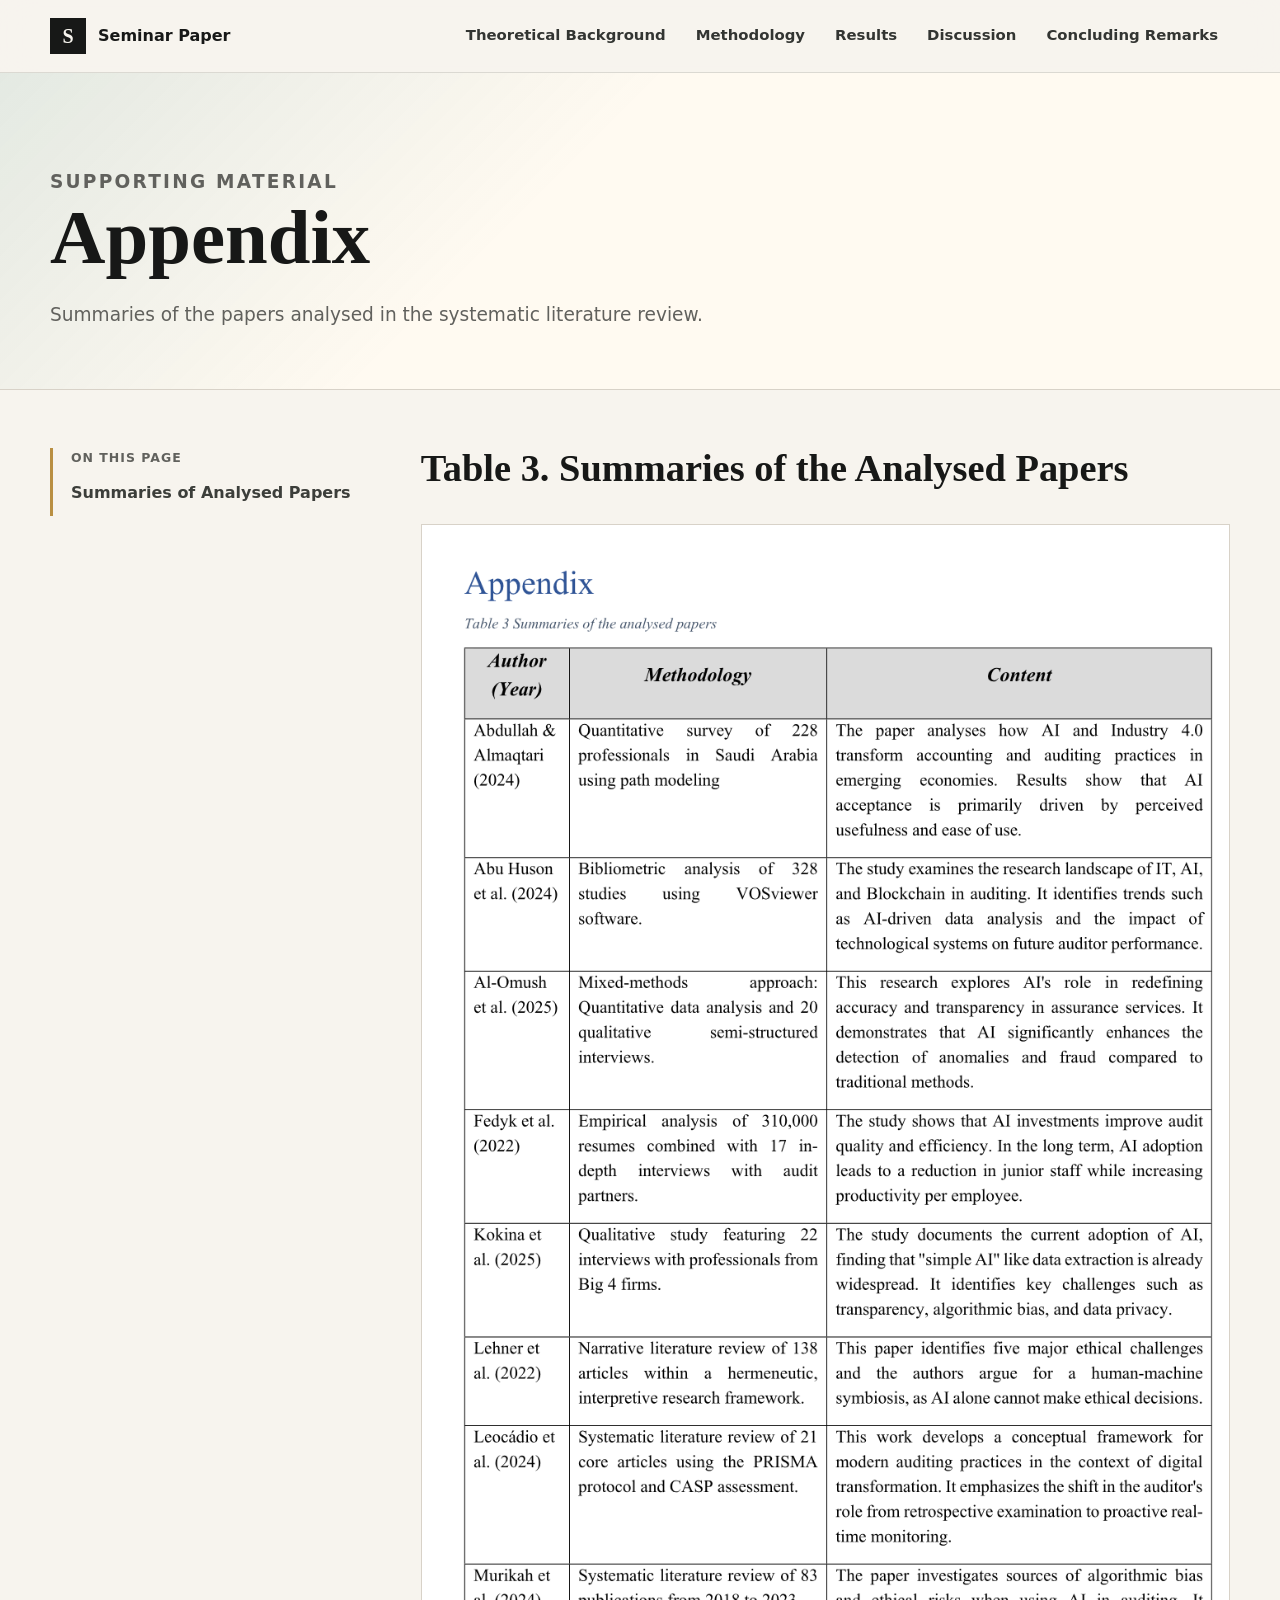
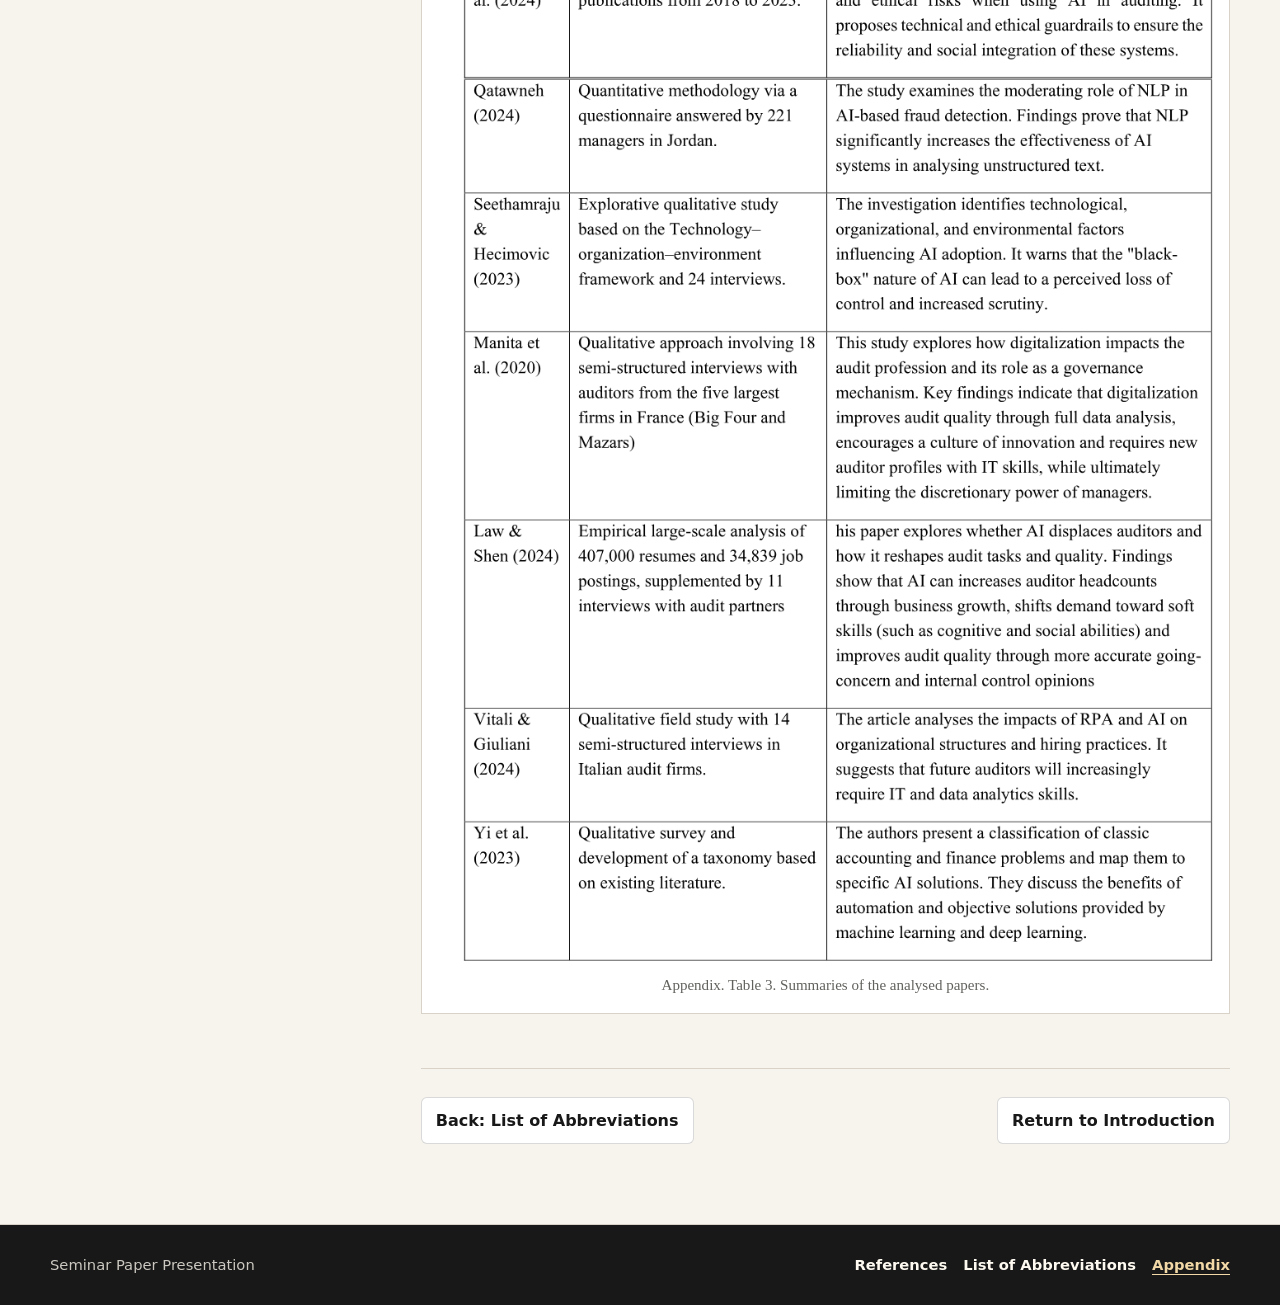
==== appendix.html @ 034bcee1 "Add files via upload" ====
<!doctype html>
<html lang="en">
  <head>
    <meta charset="utf-8">
    <meta name="viewport" content="width=device-width, initial-scale=1">
    <title>Seminar Paper | Appendix</title>
    <link rel="stylesheet" href="styles.css">
  </head>
  <body>
    
  <header class="site-header">
    <nav class="nav" aria-label="Main menu">
      <a class="brand" href="index.html">
        <span class="brand-mark">S</span><span>Seminar Paper</span>
      </a>
      <ul class="menu">
        <li><a href="theoretical-background.html">Theoretical Background</a></li><li><a href="methodology.html">Methodology</a></li><li><a href="results.html">Results</a></li><li><a href="discussion.html">Discussion</a></li><li><a href="concluding-remarks.html">Concluding Remarks</a></li>
      </ul>
    </nav>
  </header>
    <main>
  <section class="page-hero">
    <div class="page-hero-inner">
      <p class="eyebrow">Supporting Material</p>
      <h1>Appendix</h1>
      <p>Summaries of the papers analysed in the systematic literature review.</p>
    </div>
  </section>
  <div class="page-grid">
    <aside class="toc" aria-label="Chapter contents">
      <p>On This Page</p>
      <a href="#analysed-papers">Summaries of Analysed Papers</a>
    </aside>
    <article class="paper-content long-form">
      
  <section id="analysed-papers">
    <h2>Table 3. Summaries of the Analysed Papers</h2>
    <figure class="paper-figure appendix-table">
      <img src="assets/appendix-table-3-complete.png" alt="Table 3: Summaries of the analysed papers">
      <figcaption>Appendix. Table 3. Summaries of the analysed papers.</figcaption>
    </figure>
  </section>
      <nav class="next-links" aria-label="Page navigation">
        <a href="abbreviations.html">Back: List of Abbreviations</a>
        <a href="index.html">Return to Introduction</a>
      </nav>
    </article>
  </div></main>
    
  <footer class="site-footer">
    <div class="footer-inner">
      <span>Seminar Paper Presentation</span>
      <nav class="footer-links" aria-label="Supporting pages">
        <a href="references.html">References</a>
        <a href="abbreviations.html">List of Abbreviations</a>
        <a href="appendix.html" aria-current="page">Appendix</a>
      </nav>
    </div>
  </footer>
  </body>
</html>
---- styles.css ----
:root {
  --paper: #f7f4ee;
  --ink: #171817;
  --muted: #61615d;
  --line: #d8d2c8;
  --panel: #ffffff;
  --teal: #1f6f78;
  --teal-dark: #164e55;
  --gold: #b98f42;
  --rose: #9f5b63;
  --shadow: 0 20px 50px rgba(24, 27, 24, 0.12);
}

* {
  box-sizing: border-box;
}

body {
  margin: 0;
  background: var(--paper);
  color: var(--ink);
  font-family: Inter, ui-sans-serif, system-ui, -apple-system, BlinkMacSystemFont, "Segoe UI", sans-serif;
  line-height: 1.6;
}

a {
  color: inherit;
}

.site-header {
  position: sticky;
  top: 0;
  z-index: 20;
  border-bottom: 1px solid rgba(23, 24, 23, 0.12);
  background: rgba(247, 244, 238, 0.92);
  backdrop-filter: blur(16px);
}

.nav {
  display: flex;
  align-items: center;
  justify-content: space-between;
  gap: 24px;
  width: min(1180px, calc(100% - 40px));
  margin: 0 auto;
  min-height: 72px;
}

.brand {
  display: inline-flex;
  align-items: center;
  gap: 12px;
  min-width: 170px;
  text-decoration: none;
  font-weight: 800;
  letter-spacing: 0;
}

.brand-mark {
  display: grid;
  place-items: center;
  width: 36px;
  height: 36px;
  border: 1px solid rgba(23, 24, 23, 0.18);
  background: var(--ink);
  color: var(--paper);
  font-family: Georgia, "Times New Roman", serif;
  font-size: 20px;
}

.menu {
  display: flex;
  align-items: center;
  justify-content: flex-end;
  flex-wrap: wrap;
  gap: 6px;
  padding: 0;
  margin: 0;
  list-style: none;
}

.menu a {
  display: inline-flex;
  align-items: center;
  min-height: 40px;
  padding: 8px 12px;
  border-radius: 6px;
  color: #333532;
  font-size: 0.93rem;
  font-weight: 700;
  text-decoration: none;
}

.menu a:hover,
.menu a:focus-visible {
  background: rgba(31, 111, 120, 0.1);
  color: var(--teal-dark);
  outline: none;
}

.menu a[aria-current="page"] {
  background: var(--ink);
  color: var(--paper);
}

.hero {
  min-height: clamp(540px, calc(100svh - 140px), 780px);
  display: grid;
  align-items: end;
  background-image:
    linear-gradient(90deg, rgba(18, 20, 18, 0.78) 0%, rgba(18, 20, 18, 0.56) 43%, rgba(18, 20, 18, 0.14) 100%),
    url("assets/hero-ai-accounting-landing.png");
  background-size: cover;
  background-position: center;
}

.hero-inner {
  width: min(1180px, calc(100% - 40px));
  margin: 0 auto;
  padding: 76px 0 92px;
  color: #fffaf1;
}

.eyebrow {
  margin: 0 0 14px;
  color: #f1d8a6;
  font-size: 0.82rem;
  font-weight: 800;
  letter-spacing: 0.12em;
  text-transform: uppercase;
}

h1,
h2,
h3 {
  font-family: Georgia, "Times New Roman", serif;
  line-height: 1.08;
  letter-spacing: 0;
}

h1 {
  max-width: 820px;
  margin: 0;
  font-size: clamp(2.75rem, 7vw, 6.3rem);
  font-weight: 700;
}

.hero-copy {
  max-width: 650px;
  margin: 24px 0 0;
  color: rgba(255, 250, 241, 0.88);
  font-size: clamp(1.05rem, 2vw, 1.35rem);
}

.hero-actions {
  display: flex;
  flex-wrap: wrap;
  gap: 14px;
  margin-top: 34px;
}

.button {
  display: inline-flex;
  align-items: center;
  justify-content: center;
  min-height: 48px;
  padding: 12px 18px;
  border: 1px solid rgba(255, 250, 241, 0.46);
  border-radius: 6px;
  background: #fffaf1;
  color: var(--ink);
  font-weight: 800;
  text-decoration: none;
}

.button.secondary {
  background: rgba(255, 250, 241, 0.1);
  color: #fffaf1;
}

.button:hover,
.button:focus-visible {
  transform: translateY(-1px);
  outline: none;
}

.intro-strip {
  border-bottom: 1px solid var(--line);
  background: var(--panel);
}

.intro-grid,
.page-grid {
  width: min(1180px, calc(100% - 40px));
  margin: 0 auto;
}

.intro-grid {
  display: grid;
  grid-template-columns: minmax(0, 1.35fr) minmax(260px, 0.65fr);
  gap: 56px;
  padding: 64px 0;
}

.section-kicker {
  margin: 0 0 12px;
  color: var(--teal-dark);
  font-size: 0.82rem;
  font-weight: 900;
  letter-spacing: 0.1em;
  text-transform: uppercase;
}

.lead {
  margin: 0;
  color: #343531;
  font-family: Georgia, "Times New Roman", serif;
  font-size: clamp(1.45rem, 2.8vw, 2.2rem);
  line-height: 1.22;
}

.summary {
  margin: 24px 0 0;
  color: var(--muted);
  font-size: 1.02rem;
}

.meta-panel {
  align-self: start;
  border-left: 4px solid var(--teal);
  background: #f3efe6;
  box-shadow: var(--shadow);
  padding: 26px;
}

.meta-list {
  display: grid;
  gap: 18px;
  margin: 0;
}

.meta-list div {
  display: grid;
  gap: 3px;
}

.meta-list dt {
  color: var(--muted);
  font-size: 0.78rem;
  font-weight: 800;
  letter-spacing: 0.08em;
  text-transform: uppercase;
}

.meta-list dd {
  margin: 0;
  font-weight: 800;
}

.chapter-band {
  padding: 64px 0 76px;
}

.chapter-grid {
  display: grid;
  grid-template-columns: repeat(5, minmax(0, 1fr));
  gap: 16px;
  width: min(1180px, calc(100% - 40px));
  margin: 0 auto;
}

.chapter-card {
  display: flex;
  flex-direction: column;
  min-height: 238px;
  padding: 22px;
  border: 1px solid rgba(23, 24, 23, 0.12);
  border-radius: 8px;
  background: var(--panel);
  text-decoration: none;
  box-shadow: 0 14px 38px rgba(24, 27, 24, 0.08);
}

.chapter-card:hover,
.chapter-card:focus-visible {
  border-color: rgba(31, 111, 120, 0.38);
  transform: translateY(-3px);
  outline: none;
}

.chapter-number {
  color: var(--gold);
  font-weight: 900;
}

.chapter-card h2 {
  margin: 18px 0 10px;
  font-size: 1.42rem;
}

.chapter-card p {
  margin: 0;
  color: var(--muted);
}

.page-hero {
  border-bottom: 1px solid var(--line);
  background:
    linear-gradient(135deg, rgba(31, 111, 120, 0.12), transparent 42%),
    #fffaf1;
}

.page-hero-image {
  min-height: 380px;
  display: grid;
  align-items: end;
  color: #fffaf1;
  background-size: cover;
  background-position: center;
}

.page-hero-image.theoretical-hero {
  background-image:
    linear-gradient(90deg, rgba(18, 20, 18, 0.78) 0%, rgba(18, 20, 18, 0.5) 48%, rgba(18, 20, 18, 0.22) 100%),
    url("assets/header-theoretical-ai-quality.png");
}

.page-hero-image.methodology-hero {
  background-image:
    linear-gradient(90deg, rgba(18, 20, 18, 0.75) 0%, rgba(18, 20, 18, 0.46) 50%, rgba(18, 20, 18, 0.16) 100%),
    url("assets/header-methodology-ai-audit.png");
}

.page-hero-image.results-hero {
  background-image:
    linear-gradient(90deg, rgba(18, 20, 18, 0.76) 0%, rgba(18, 20, 18, 0.48) 48%, rgba(18, 20, 18, 0.18) 100%),
    url("assets/hero-research-desk.png");
}

.page-hero-image.discussion-hero {
  background-image:
    linear-gradient(90deg, rgba(18, 20, 18, 0.78) 0%, rgba(18, 20, 18, 0.5) 48%, rgba(18, 20, 18, 0.2) 100%),
    url("assets/header-discussion-ai-governance.png");
}

.page-hero-image.concluding-hero {
  background-image:
    linear-gradient(90deg, rgba(18, 20, 18, 0.76) 0%, rgba(18, 20, 18, 0.44) 48%, rgba(18, 20, 18, 0.14) 100%),
    url("assets/header-concluding-ai-future.png");
}

.page-hero-inner {
  width: min(1180px, calc(100% - 40px));
  margin: 0 auto;
  padding: 74px 0 60px;
}

.page-hero-image .page-hero-inner {
  padding: 96px 0 72px;
}

.page-hero h1 {
  max-width: 900px;
  color: var(--ink);
  font-size: clamp(2.6rem, 6vw, 5.2rem);
}

.page-hero-image h1 {
  color: #fffaf1;
}

.page-hero p {
  max-width: 760px;
  margin: 20px 0 0;
  color: var(--muted);
  font-size: 1.16rem;
}

.page-hero-image p {
  color: rgba(255, 250, 241, 0.88);
}

.page-grid {
  display: grid;
  grid-template-columns: minmax(190px, 0.28fr) minmax(0, 0.72fr);
  gap: 56px;
  padding: 58px 0 80px;
}

.toc {
  position: sticky;
  top: 100px;
  align-self: start;
  border-left: 3px solid var(--gold);
  padding-left: 18px;
}

.toc p {
  margin: 0 0 12px;
  color: var(--muted);
  font-size: 0.78rem;
  font-weight: 900;
  letter-spacing: 0.08em;
  text-transform: uppercase;
}

.toc a {
  display: block;
  margin: 10px 0;
  color: #3c3e3a;
  font-weight: 800;
  text-decoration: none;
}

.toc a:hover,
.toc a:focus-visible {
  color: var(--teal-dark);
  outline: none;
}

.paper-content {
  min-width: 0;
}

.reading-column {
  width: min(860px, calc(100% - 40px));
  margin: 0 auto;
  padding: 66px 0 78px;
}

.landing-section + .landing-section {
  margin-top: 58px;
  padding-top: 52px;
  border-top: 1px solid var(--line);
}

.landing-heading {
  margin: 0 0 28px;
  font-size: clamp(2.2rem, 4vw, 3.5rem);
}

.long-form p {
  text-wrap: pretty;
}

.long-form .keywords,
.long-form .research-question {
  padding: 18px 20px;
  border-left: 4px solid var(--teal);
  background: #fffaf1;
  color: #2f3937;
  font-weight: 700;
}

.long-form .footnote {
  padding-top: 14px;
  border-top: 1px solid var(--line);
  color: var(--muted);
  font-size: 0.88rem;
}

.footnote-ref {
  margin-left: 0.16em;
  font-size: 0.68em;
  line-height: 0;
  vertical-align: super;
}

.footnote-ref a,
.footnote-back {
  color: var(--teal-dark);
  font-weight: 800;
  text-decoration: none;
}

.footnotes {
  margin-top: 48px;
  padding-top: 18px;
  border-top: 1px solid var(--line);
}

.footnotes p {
  color: var(--muted);
  font-size: 0.88rem;
}

.direct-quote {
  margin: 24px 1cm;
  color: #454743;
  font-size: 0.92rem;
  line-height: 1.55;
}

.literature-step {
  padding: 13px 16px;
  border-left: 3px solid var(--teal);
  background: #fffaf1;
}

.literature-step + .literature-step {
  margin-top: 10px;
}

.methodology-figure {
  margin-top: 30px;
}

.reference-entry {
  padding-left: 1.5rem;
  text-indent: -1.5rem;
  overflow-wrap: anywhere;
}

.paper-figure {
  margin: 34px 0;
  padding: 16px;
  border: 1px solid var(--line);
  background: #fff;
}

.paper-figure img {
  display: block;
  width: 100%;
  height: auto;
}

.paper-figure img + img {
  margin-top: 14px;
}

.paper-figure figcaption {
  margin-top: 12px;
  color: var(--muted);
  font-family: Georgia, "Times New Roman", serif;
  font-size: 0.94rem;
  text-align: center;
}

.matrix-figure {
  overflow-x: auto;
}

.matrix-figure img,
.appendix-table img {
  min-width: 760px;
}

.appendix-table {
  overflow-x: auto;
}

.abbreviation-list {
  margin: 0;
}

.abbreviation-list div {
  display: grid;
  grid-template-columns: minmax(100px, 150px) minmax(0, 1fr);
  gap: 22px;
  padding: 14px 0;
  border-bottom: 1px solid var(--line);
}

.abbreviation-list dt {
  color: var(--teal-dark);
  font-weight: 900;
}

.abbreviation-list dd {
  margin: 0;
  color: #3e403c;
}

.footer-links a[aria-current="page"] {
  color: #f1d8a6;
  text-decoration: underline;
  text-underline-offset: 4px;
}

.paper-content section + section {
  margin-top: 46px;
  padding-top: 42px;
  border-top: 1px solid var(--line);
}

.paper-content h2 {
  margin: 0 0 16px;
  font-size: clamp(1.9rem, 3vw, 2.65rem);
}

.paper-content h3 {
  margin: 26px 0 8px;
  font-size: 1.35rem;
}

.paper-content p {
  margin: 0 0 18px;
  color: #3e403c;
  font-size: 1.03rem;
}

.paper-content ul,
.paper-content ol {
  margin: 0 0 24px;
  padding-left: 24px;
  color: #3e403c;
}

.paper-content li + li {
  margin-top: 8px;
}

.quote-block {
  margin: 28px 0;
  padding: 24px 28px;
  border-left: 4px solid var(--rose);
  background: #fffaf1;
  color: #31322f;
  font-family: Georgia, "Times New Roman", serif;
  font-size: 1.24rem;
  line-height: 1.45;
}

.figure-panel {
  margin: 30px 0;
  border: 1px solid rgba(23, 24, 23, 0.12);
  background: var(--panel);
  box-shadow: 0 16px 40px rgba(24, 27, 24, 0.08);
}

.figure-head {
  display: flex;
  justify-content: space-between;
  gap: 16px;
  padding: 18px 20px;
  border-bottom: 1px solid var(--line);
  color: var(--muted);
  font-size: 0.82rem;
  font-weight: 900;
  letter-spacing: 0.06em;
  text-transform: uppercase;
}

.bar-chart {
  display: grid;
  gap: 14px;
  padding: 24px 20px 28px;
}

.bar-row {
  display: grid;
  grid-template-columns: 130px minmax(0, 1fr) 44px;
  align-items: center;
  gap: 14px;
}

.bar-label {
  font-weight: 800;
}

.bar-track {
  height: 14px;
  background: #ede8df;
}

.bar-fill {
  height: 100%;
  background: linear-gradient(90deg, var(--teal), var(--gold));
}

.next-links {
  display: flex;
  justify-content: space-between;
  gap: 16px;
  margin-top: 54px;
  padding-top: 28px;
  border-top: 1px solid var(--line);
}

.next-links a {
  display: inline-flex;
  align-items: center;
  min-height: 44px;
  padding: 10px 14px;
  border: 1px solid rgba(23, 24, 23, 0.16);
  border-radius: 6px;
  background: var(--panel);
  font-weight: 800;
  text-decoration: none;
}

.site-footer {
  border-top: 1px solid var(--line);
  background: #171817;
  color: rgba(255, 250, 241, 0.78);
}

.footer-inner {
  display: flex;
  justify-content: space-between;
  align-items: center;
  gap: 20px;
  width: min(1180px, calc(100% - 40px));
  margin: 0 auto;
  padding: 28px 0;
  font-size: 0.92rem;
}

.footer-links {
  display: flex;
  flex-wrap: wrap;
  gap: 16px;
}

.footer-links a {
  color: #fffaf1;
  font-weight: 800;
  text-decoration: none;
}

.footer-links a:hover,
.footer-links a:focus-visible {
  color: #f1d8a6;
  outline: none;
}

@media (max-width: 980px) {
  .nav {
    align-items: flex-start;
    flex-direction: column;
    padding: 16px 0;
  }

  .menu {
    justify-content: flex-start;
  }

  .hero {
    min-height: clamp(560px, calc(100svh - 180px), 680px);
  }

  .intro-grid,
  .page-grid {
    grid-template-columns: 1fr;
  }

  .chapter-grid {
    grid-template-columns: repeat(2, minmax(0, 1fr));
  }

  .toc {
    position: static;
  }
}

@media (max-width: 640px) {
  .nav,
  .hero-inner,
  .intro-grid,
  .chapter-grid,
  .page-hero-inner,
  .page-grid,
  .footer-inner {
    width: min(100% - 28px, 1180px);
  }

  .hero {
    min-height: clamp(520px, calc(100svh - 230px), 600px);
    background-position: 58% center;
  }

  .hero-inner {
    padding-bottom: 62px;
  }

  .menu a {
    min-height: 36px;
    padding: 7px 9px;
    font-size: 0.86rem;
  }

  .intro-grid,
  .chapter-band,
  .page-grid {
    padding-top: 42px;
    padding-bottom: 52px;
  }

  .chapter-grid {
    grid-template-columns: 1fr;
  }

  .bar-row {
    grid-template-columns: 1fr;
    gap: 6px;
  }

  .next-links,
  .footer-inner {
    flex-direction: column;
  }

  .abbreviation-list div {
    grid-template-columns: 1fr;
    gap: 3px;
  }

  .paper-figure {
    margin-right: -8px;
    margin-left: -8px;
    padding: 8px;
  }
}
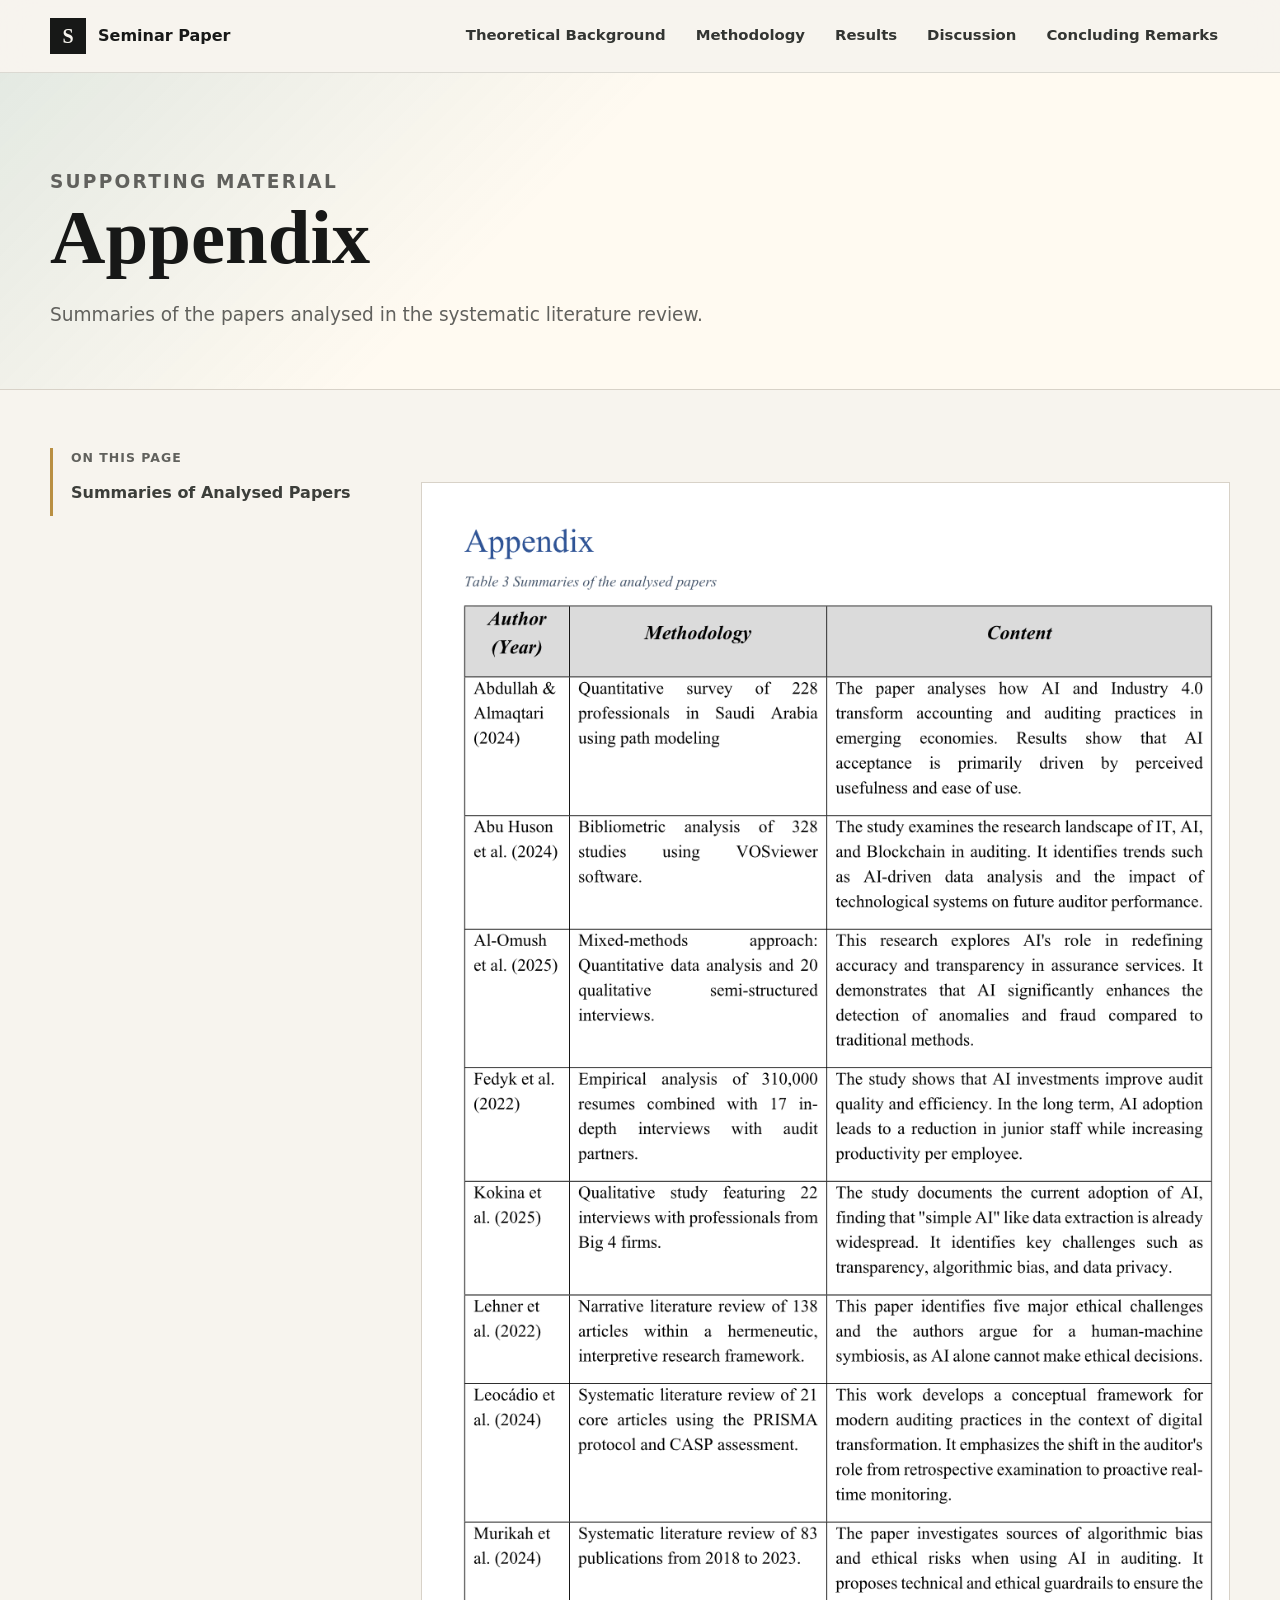
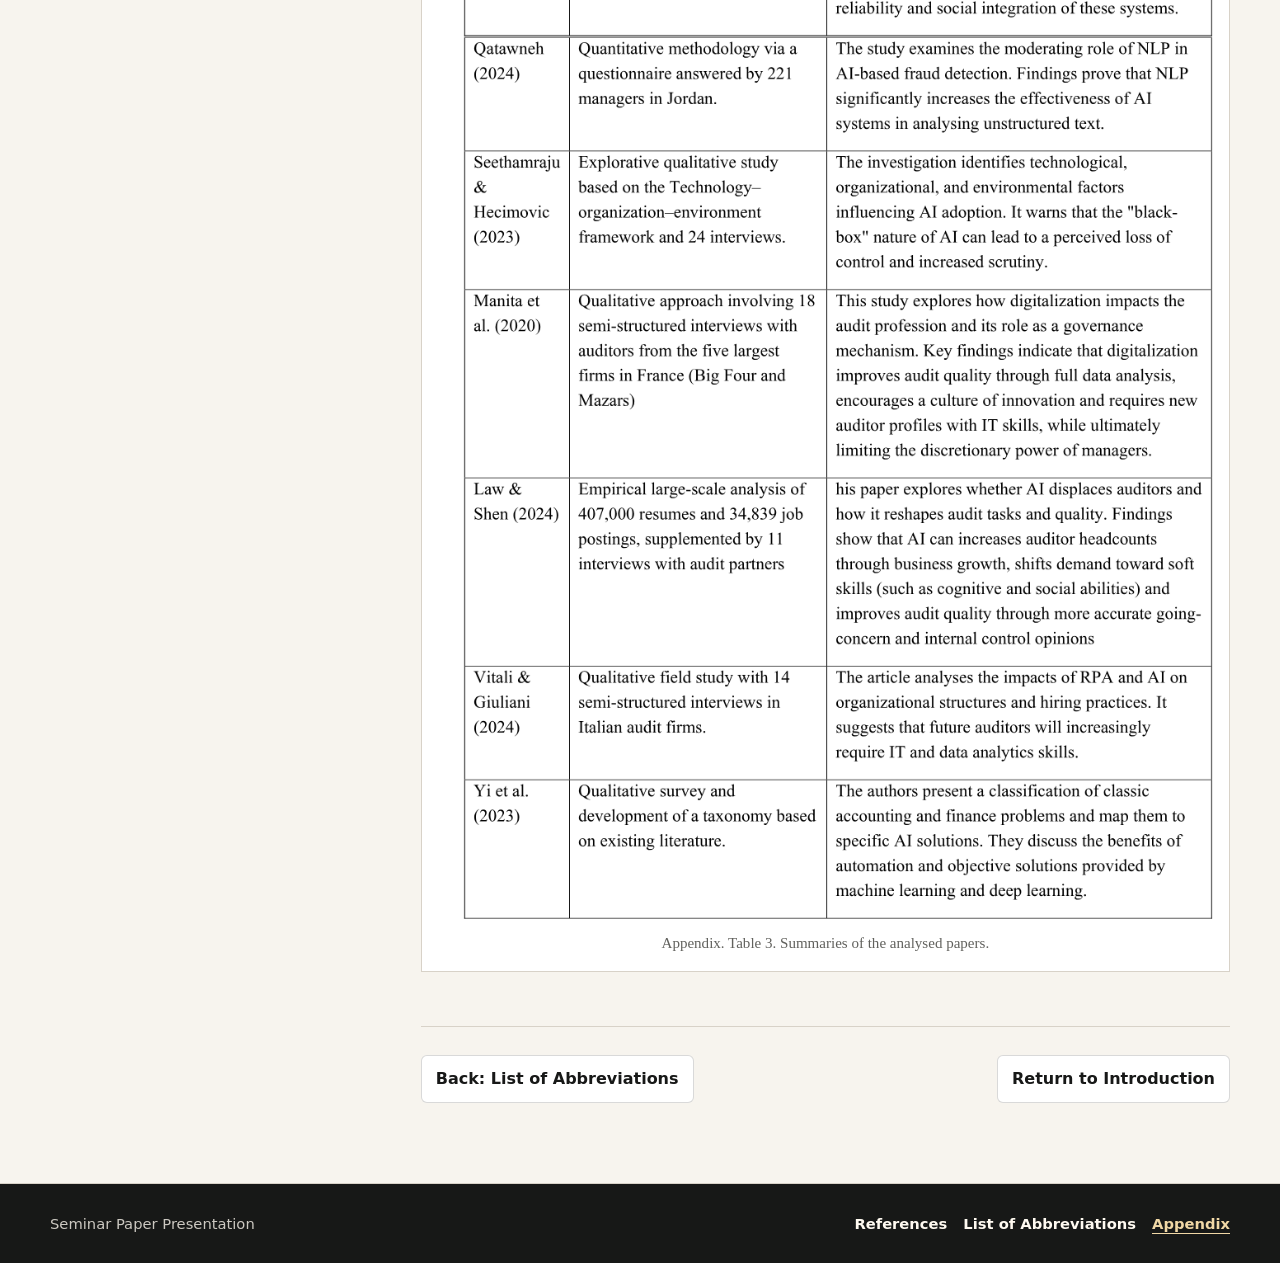
==== commit 66654190: "Update appendix.html" ====
--- a/appendix.html
+++ b/appendix.html
@@ -34,7 +34,6 @@
     <article class="paper-content long-form">
       
   <section id="analysed-papers">
-    <h2>Table 3. Summaries of the Analysed Papers</h2>
     <figure class="paper-figure appendix-table">
       <img src="assets/appendix-table-3-complete.png" alt="Table 3: Summaries of the analysed papers">
       <figcaption>Appendix. Table 3. Summaries of the analysed papers.</figcaption>
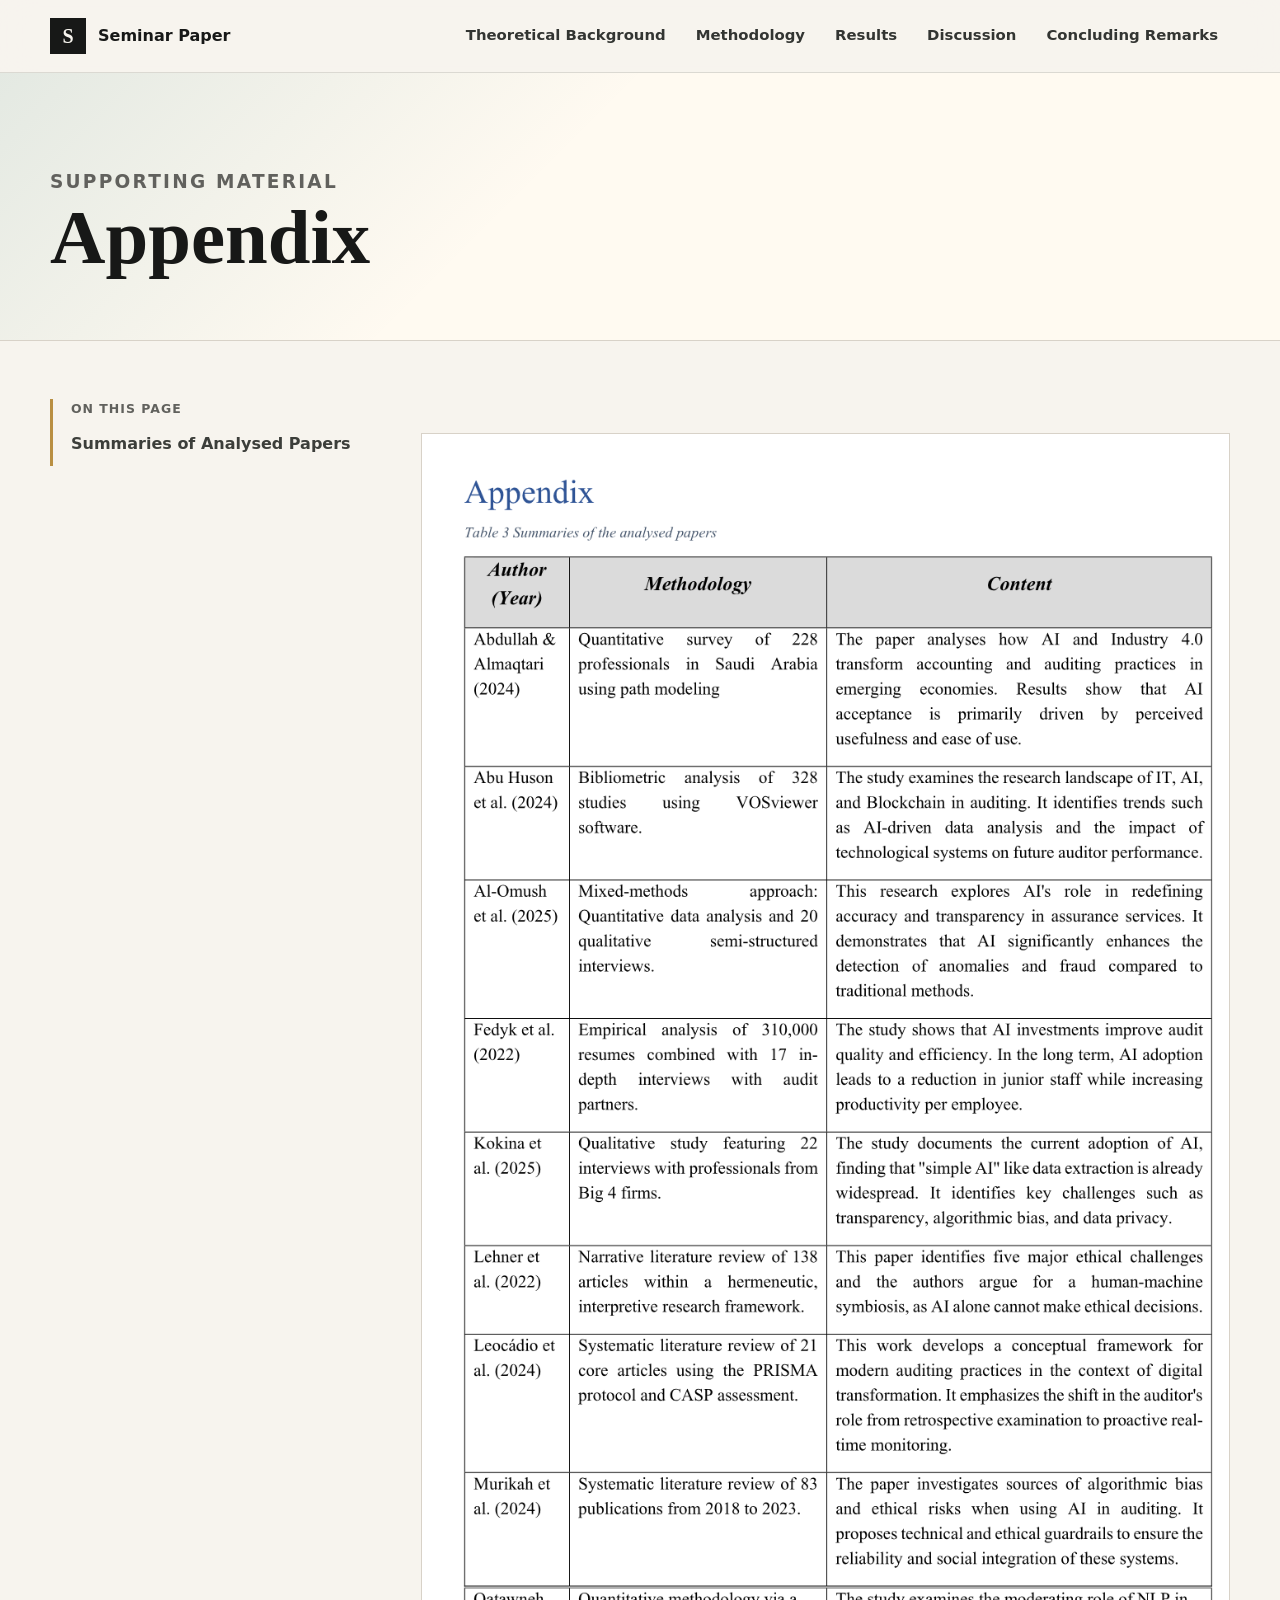
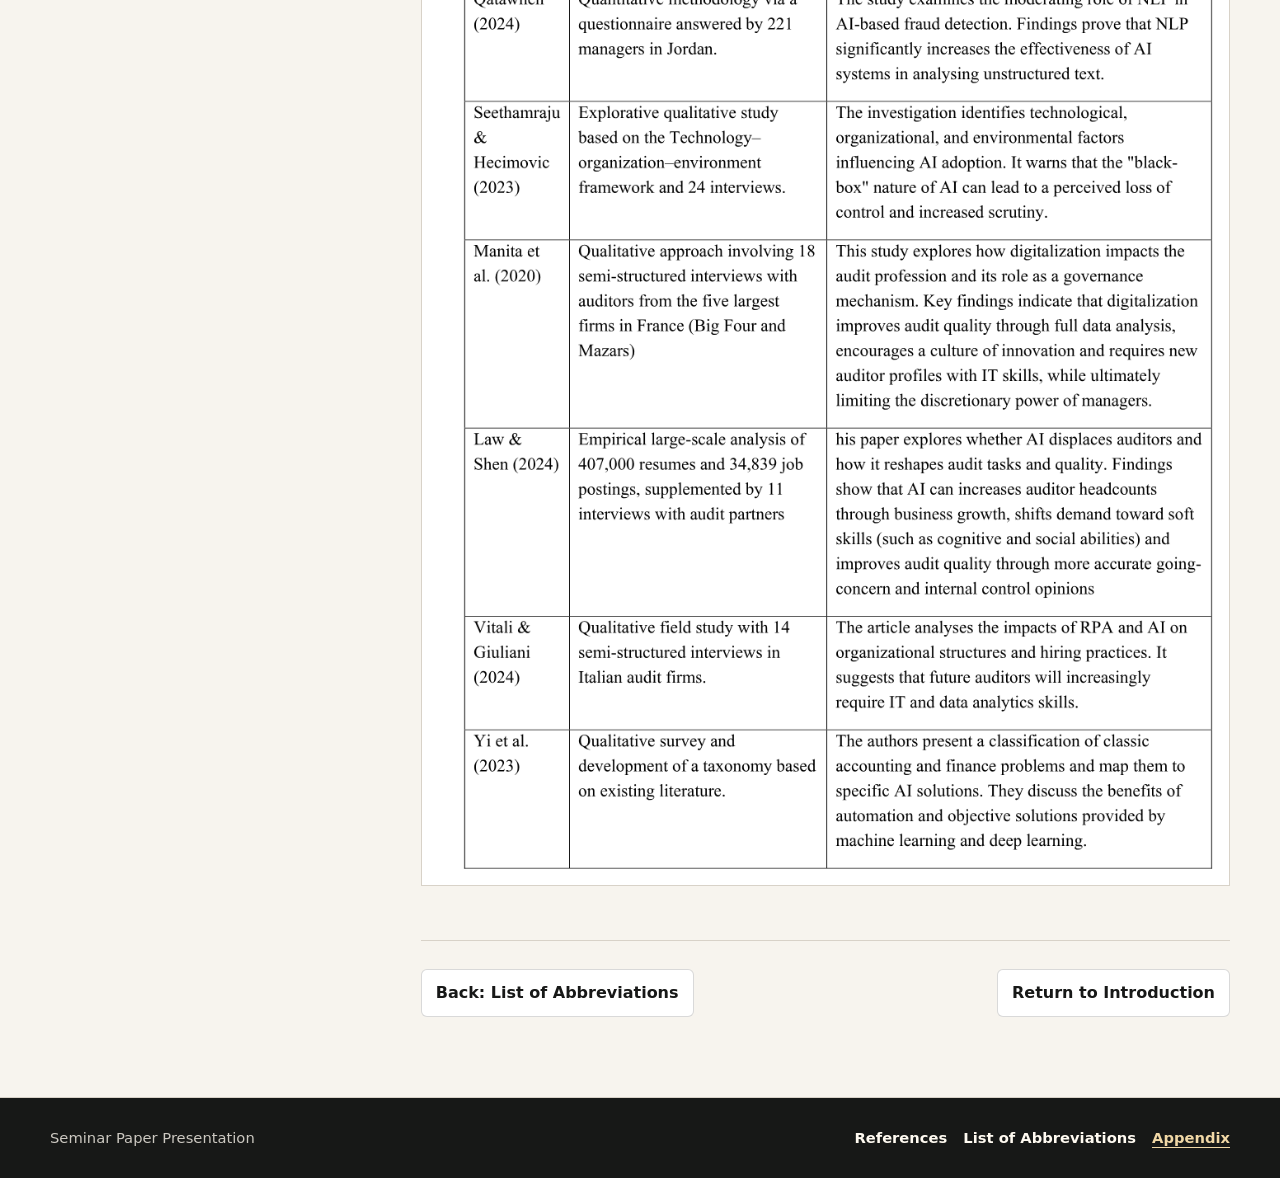
==== commit fa994983: "Update appendix.html" ====
--- a/appendix.html
+++ b/appendix.html
@@ -23,7 +23,6 @@
     <div class="page-hero-inner">
       <p class="eyebrow">Supporting Material</p>
       <h1>Appendix</h1>
-      <p>Summaries of the papers analysed in the systematic literature review.</p>
     </div>
   </section>
   <div class="page-grid">
@@ -36,7 +35,6 @@
   <section id="analysed-papers">
     <figure class="paper-figure appendix-table">
       <img src="assets/appendix-table-3-complete.png" alt="Table 3: Summaries of the analysed papers">
-      <figcaption>Appendix. Table 3. Summaries of the analysed papers.</figcaption>
     </figure>
   </section>
       <nav class="next-links" aria-label="Page navigation">
